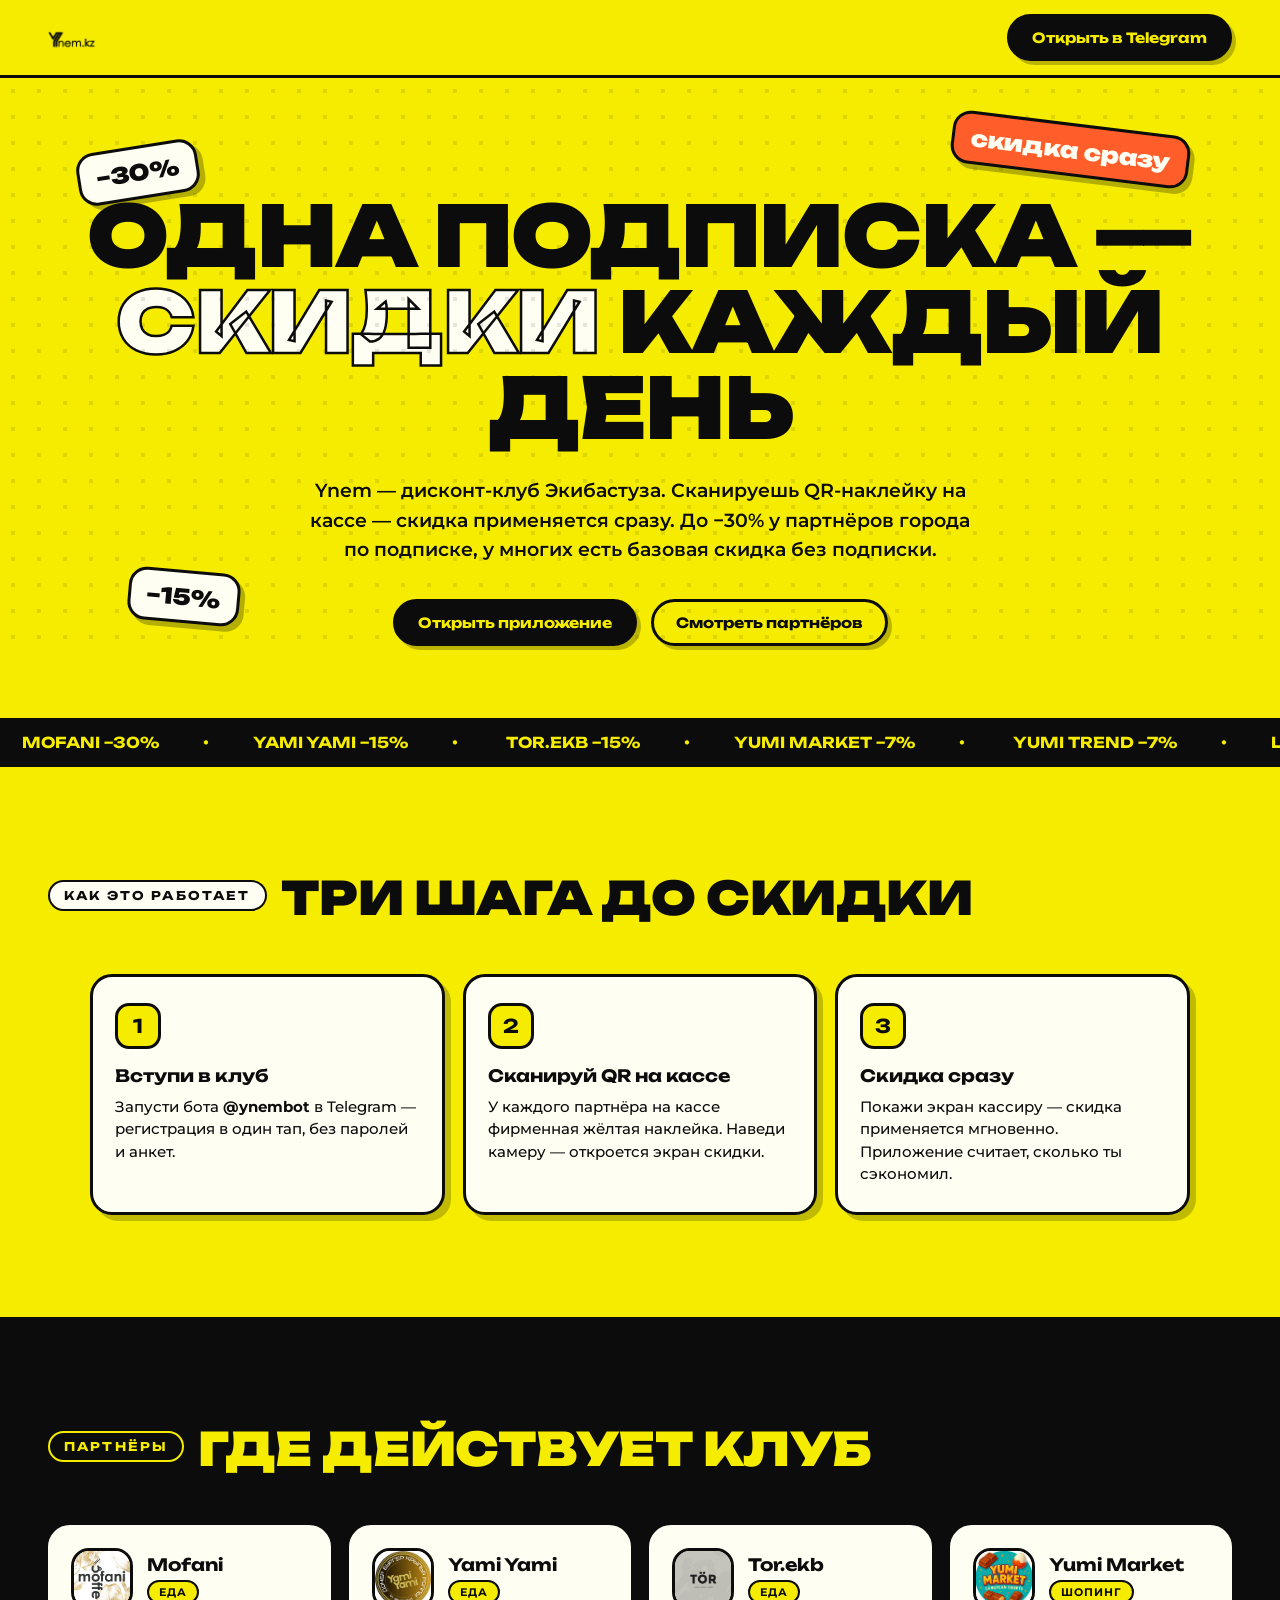
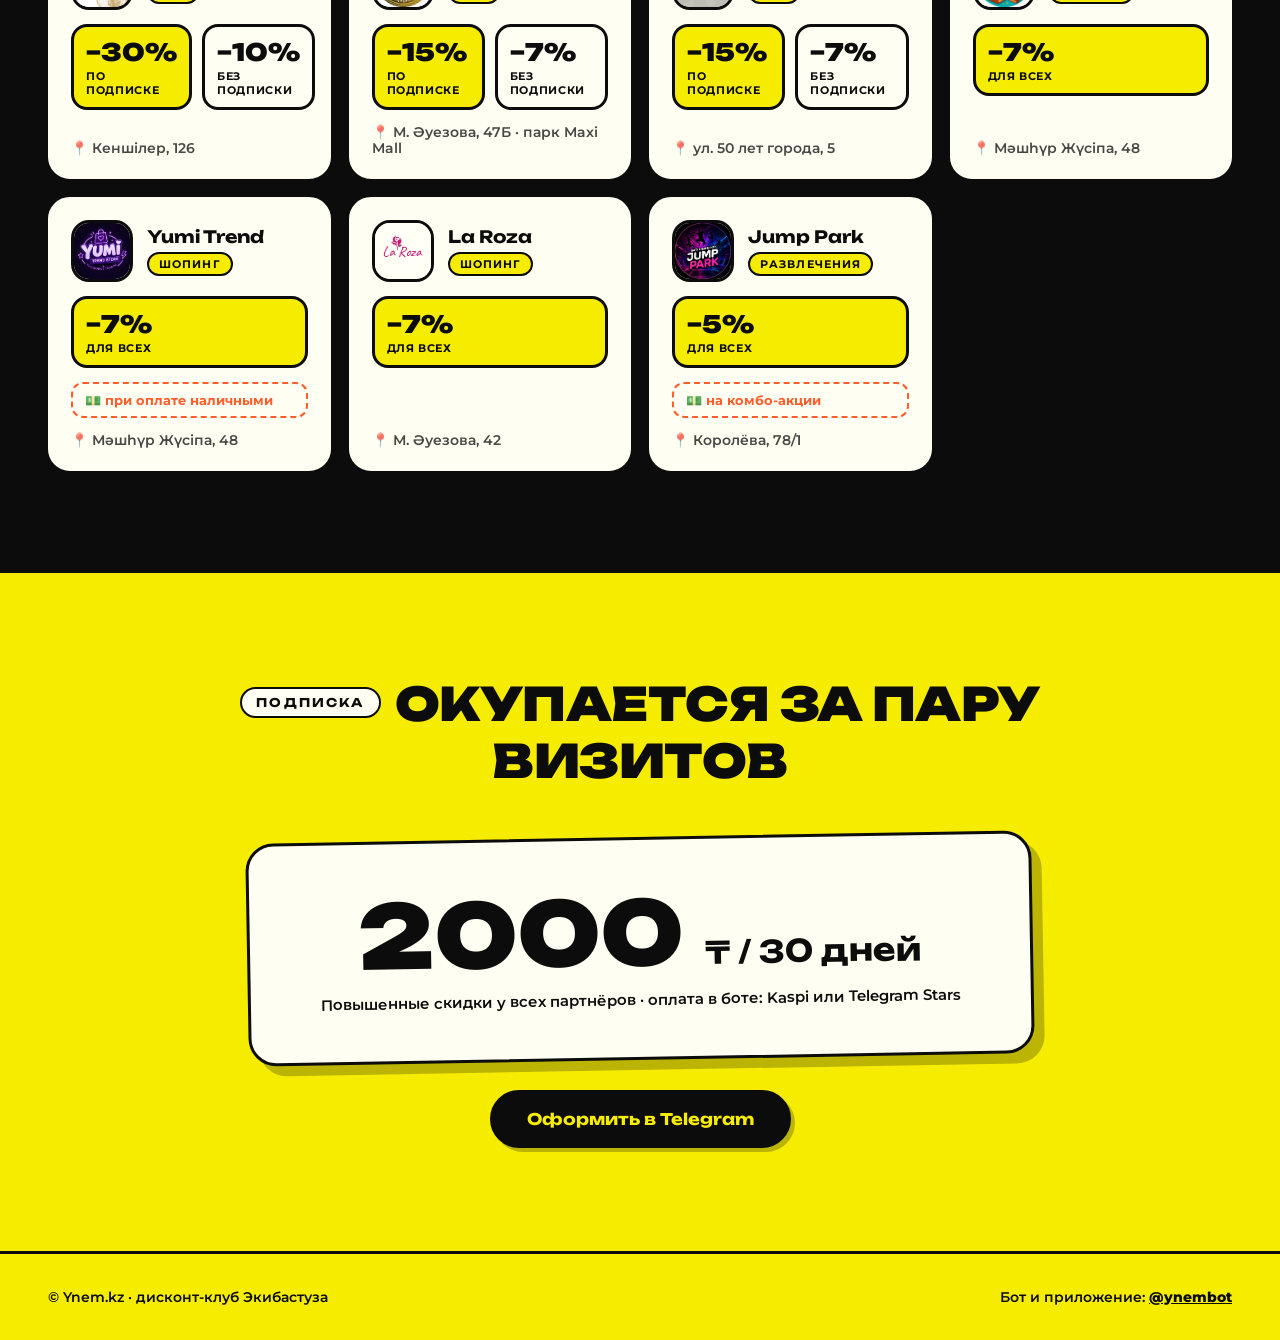
==== site/index.html @ 5aad95b3 "Лендинг ynem.kz: описание клуба, шаги, партнёры с логотипами, подписка" ====
<!doctype html>
<html lang="ru">
<head>
<meta charset="utf-8">
<meta name="viewport" content="width=device-width, initial-scale=1">
<title>Ynem.kz — дисконт-клуб Экибастуза</title>
<meta name="description" content="Одна подписка — скидки каждый день. Дисконт-клуб Экибастуза: до −30% у партнёров города. Сканируй QR на кассе — скидка сразу.">
<meta property="og:title" content="Ynem.kz — дисконт-клуб Экибастуза">
<meta property="og:description" content="Одна подписка — скидки каждый день. До −30% у партнёров города.">
<link rel="icon" type="image/png" href="assets/favicon.png">
<link rel="preconnect" href="https://fonts.googleapis.com">
<link rel="preconnect" href="https://fonts.gstatic.com" crossorigin>
<link href="https://fonts.googleapis.com/css2?family=Unbounded:wght@500;700;900&family=Montserrat:wght@500;600;700;800&display=swap" rel="stylesheet">
<style>
  :root {
    --yellow: #f5ec00;
    --ink: #0c0c0c;
    --paper: #fffef2;
    --accent: #ff5e2b;
    --radius: 22px;
  }
  * { margin: 0; padding: 0; box-sizing: border-box; }
  html { scroll-behavior: smooth; }
  body {
    font-family: "Montserrat", sans-serif;
    background: var(--yellow);
    color: var(--ink);
    overflow-x: hidden;
  }
  .display { font-family: "Unbounded", sans-serif; }

  /* Точки как модули QR — фон-паттерн */
  .qr-dots {
    background-image: radial-gradient(var(--ink) 2.2px, transparent 2.2px);
    background-size: 26px 26px;
    opacity: 0.10;
    position: absolute;
    inset: 0;
    pointer-events: none;
  }

  /* --- Шапка --- */
  header {
    position: sticky; top: 0; z-index: 50;
    display: flex; align-items: center; justify-content: space-between;
    padding: 14px clamp(16px, 4vw, 48px);
    background: color-mix(in srgb, var(--yellow) 88%, transparent);
    backdrop-filter: blur(10px);
    border-bottom: 3px solid var(--ink);
  }
  header img { height: 34px; display: block; }
  .btn {
    display: inline-block;
    font-family: "Unbounded", sans-serif;
    font-weight: 700; font-size: 14px;
    color: var(--yellow); background: var(--ink);
    border: 3px solid var(--ink);
    padding: 12px 22px; border-radius: 999px;
    text-decoration: none;
    transition: transform .15s ease, box-shadow .15s ease;
    box-shadow: 4px 4px 0 rgba(12,12,12,.25);
  }
  .btn:hover { transform: translate(-2px,-2px); box-shadow: 7px 7px 0 rgba(12,12,12,.3); }
  .btn.ghost { background: transparent; color: var(--ink); }

  /* --- Hero --- */
  .hero {
    position: relative;
    padding: clamp(56px, 9vw, 120px) clamp(16px, 4vw, 48px) 0;
    text-align: center;
  }
  .hero h1 {
    font-family: "Unbounded", sans-serif;
    font-weight: 900;
    font-size: clamp(34px, 7vw, 84px);
    line-height: 1.02;
    letter-spacing: -0.02em;
    text-transform: uppercase;
    max-width: 15ch; margin: 0 auto;
  }
  .hero h1 .flip { color: var(--paper); -webkit-text-stroke: 2.5px var(--ink); }
  .hero p.sub {
    margin: 26px auto 0; max-width: 52ch;
    font-size: clamp(15px, 2vw, 19px); font-weight: 600; line-height: 1.55;
  }
  .hero .cta { margin: 34px 0 20px; display: flex; gap: 14px; justify-content: center; flex-wrap: wrap; }

  /* Наклейки-бейджи в hero */
  .sticker {
    position: absolute;
    font-family: "Unbounded", sans-serif; font-weight: 900;
    background: var(--paper); border: 3px solid var(--ink); border-radius: 18px;
    padding: 10px 16px; font-size: clamp(14px, 2vw, 22px);
    box-shadow: 5px 5px 0 rgba(12,12,12,.28);
    animation: float 5s ease-in-out infinite;
    user-select: none;
  }
  .sticker.s1 { top: 12%; left: 6%; transform: rotate(-9deg); }
  .sticker.s2 { top: 8%; right: 7%; transform: rotate(7deg); background: var(--accent); color: var(--paper); animation-delay: -1.6s; }
  .sticker.s3 { bottom: 4%; left: 10%; transform: rotate(5deg); animation-delay: -3s; }
  @keyframes float {
    0%,100% { translate: 0 0; } 50% { translate: 0 -12px; }
  }
  @media (max-width: 720px) { .sticker.s1, .sticker.s3 { display: none; } .sticker.s2 { top: 2%; } }

  /* Бегущая строка */
  .marquee {
    margin-top: clamp(40px, 6vw, 72px);
    border-top: 3px solid var(--ink); border-bottom: 3px solid var(--ink);
    background: var(--ink); color: var(--yellow);
    overflow: hidden; white-space: nowrap;
  }
  .marquee-track {
    display: inline-block; padding: 12px 0;
    font-family: "Unbounded", sans-serif; font-weight: 700; font-size: 15px;
    animation: scroll 28s linear infinite;
  }
  .marquee-track span { margin: 0 22px; }
  @keyframes scroll { to { transform: translateX(-50%); } }

  section { position: relative; padding: clamp(56px, 8vw, 110px) clamp(16px, 4vw, 48px); }
  h2 {
    font-family: "Unbounded", sans-serif; font-weight: 900;
    font-size: clamp(26px, 4.4vw, 46px); text-transform: uppercase;
    letter-spacing: -0.01em; margin-bottom: clamp(28px, 4vw, 48px);
  }
  h2 .tag {
    display: inline-block; vertical-align: middle;
    font-size: 12px; letter-spacing: .18em; font-weight: 700;
    border: 2.5px solid var(--ink); border-radius: 999px; padding: 6px 14px;
    margin-right: 14px; translate: 0 -6px; background: var(--paper);
  }

  /* --- Шаги --- */
  .steps { display: grid; grid-template-columns: repeat(auto-fit, minmax(240px, 1fr)); gap: 18px; max-width: 1100px; margin: 0 auto; }
  .step {
    background: var(--paper); border: 3px solid var(--ink); border-radius: var(--radius);
    padding: 26px 22px; box-shadow: 6px 6px 0 rgba(12,12,12,.22);
    transition: transform .18s ease;
  }
  .step:hover { transform: translateY(-6px) rotate(-.6deg); }
  .step b.num {
    display: grid; place-items: center;
    width: 46px; height: 46px; border-radius: 14px;
    background: var(--yellow); border: 3px solid var(--ink);
    font-family: "Unbounded", sans-serif; font-size: 19px; margin-bottom: 16px;
  }
  .step h3 { font-family: "Unbounded", sans-serif; font-size: 17px; margin-bottom: 10px; }
  .step p { font-size: 14.5px; font-weight: 500; line-height: 1.55; }

  /* --- Партнёры --- */
  .partners-bg { background: var(--ink); color: var(--yellow); }
  .partners-bg h2 .tag { background: var(--ink); color: var(--yellow); border-color: var(--yellow); }
  .partners { display: grid; grid-template-columns: repeat(auto-fill, minmax(280px, 1fr)); gap: 18px; max-width: 1200px; margin: 0 auto; }
  .card {
    background: var(--paper); color: var(--ink);
    border-radius: var(--radius); border: 3px solid var(--paper);
    padding: 20px; display: flex; flex-direction: column; gap: 14px;
    transition: transform .18s ease, box-shadow .18s ease;
  }
  .card:hover { transform: translateY(-6px); box-shadow: 0 14px 0 rgba(245,236,0,.35); }
  .card .head { display: flex; align-items: center; gap: 14px; }
  .card img.logo {
    width: 62px; height: 62px; border-radius: 18px; object-fit: cover;
    border: 3px solid var(--ink); background: #fff;
  }
  .card .name { font-family: "Unbounded", sans-serif; font-weight: 700; font-size: 17px; }
  .card .cat {
    display: inline-block; margin-top: 5px;
    font-size: 11px; font-weight: 700; letter-spacing: .1em; text-transform: uppercase;
    background: var(--yellow); border: 2px solid var(--ink); border-radius: 999px; padding: 3px 10px;
  }
  .card .pcts { display: flex; gap: 10px; align-items: stretch; }
  .pct {
    flex: 1; border: 3px solid var(--ink); border-radius: 16px; padding: 10px 12px;
    display: flex; flex-direction: column; gap: 2px;
  }
  .pct .v { font-family: "Unbounded", sans-serif; font-weight: 900; font-size: 24px; }
  .pct .l { font-size: 11px; font-weight: 700; text-transform: uppercase; letter-spacing: .06em; }
  .pct.hot { background: var(--yellow); }
  .note {
    font-size: 13px; font-weight: 700; color: var(--accent);
    border: 2px dashed var(--accent); border-radius: 12px; padding: 8px 12px;
  }
  .addr { font-size: 13.5px; font-weight: 600; opacity: .75; margin-top: auto; }

  /* --- Подписка --- */
  .sub-wrap { max-width: 900px; margin: 0 auto; text-align: center; }
  .price-card {
    display: inline-block; background: var(--paper);
    border: 3px solid var(--ink); border-radius: 28px;
    padding: clamp(28px, 5vw, 48px) clamp(30px, 6vw, 70px);
    box-shadow: 10px 10px 0 rgba(12,12,12,.25);
    transform: rotate(-1deg);
  }
  .price {
    font-family: "Unbounded", sans-serif; font-weight: 900;
    font-size: clamp(44px, 8vw, 88px); line-height: 1;
  }
  .price small { font-size: .35em; font-weight: 700; }
  .price-card p { margin-top: 14px; font-weight: 600; font-size: 15px; }
  .sub-wrap .btn { margin-top: 30px; font-size: 16px; padding: 16px 34px; }

  footer {
    border-top: 3px solid var(--ink);
    padding: 34px clamp(16px, 4vw, 48px);
    display: flex; align-items: center; justify-content: space-between; gap: 16px; flex-wrap: wrap;
    font-weight: 600; font-size: 14px;
  }
  footer a { color: var(--ink); font-weight: 800; }

  /* Появление секций */
  .reveal { opacity: 0; translate: 0 26px; transition: opacity .7s ease, translate .7s ease; }
  .reveal.on { opacity: 1; translate: 0 0; }
  @media (prefers-reduced-motion: reduce) {
    .sticker, .marquee-track { animation: none; }
    .reveal { opacity: 1; translate: 0 0; transition: none; }
  }
</style>
</head>
<body>

<header>
  <img src="assets/logo.png" alt="Ynem.kz">
  <a class="btn" href="https://t.me/ynembot">Открыть в Telegram</a>
</header>

<div class="hero">
  <div class="qr-dots"></div>
  <div class="sticker s1">−30%</div>
  <div class="sticker s2">скидка сразу</div>
  <div class="sticker s3">−15%</div>
  <h1>Одна подписка — <span class="flip">скидки</span> каждый день</h1>
  <p class="sub">Ynem — дисконт-клуб Экибастуза. Сканируешь QR-наклейку на кассе —
     скидка применяется сразу. До −30% у партнёров города по подписке,
     у многих есть базовая скидка без подписки.</p>
  <div class="cta">
    <a class="btn" href="https://t.me/ynembot/app">Открыть приложение</a>
    <a class="btn ghost" href="#partners">Смотреть партнёров</a>
  </div>
</div>

<div class="marquee" aria-hidden="true">
  <div class="marquee-track">
    <span>MOFANI −30%</span><span>•</span><span>YAMI YAMI −15%</span><span>•</span>
    <span>TOR.EKB −15%</span><span>•</span><span>YUMI MARKET −7%</span><span>•</span>
    <span>YUMI TREND −7%</span><span>•</span><span>LA ROZA −7%</span><span>•</span>
    <span>JUMP PARK −5%</span><span>•</span>
    <span>MOFANI −30%</span><span>•</span><span>YAMI YAMI −15%</span><span>•</span>
    <span>TOR.EKB −15%</span><span>•</span><span>YUMI MARKET −7%</span><span>•</span>
    <span>YUMI TREND −7%</span><span>•</span><span>LA ROZA −7%</span><span>•</span>
    <span>JUMP PARK −5%</span><span>•</span>
  </div>
</div>

<section class="reveal">
  <h2><span class="tag">Как это работает</span>Три шага до скидки</h2>
  <div class="steps">
    <div class="step">
      <b class="num">1</b>
      <h3>Вступи в клуб</h3>
      <p>Запусти бота <b>@ynembot</b> в Telegram — регистрация в один тап,
         без паролей и анкет.</p>
    </div>
    <div class="step">
      <b class="num">2</b>
      <h3>Сканируй QR на кассе</h3>
      <p>У каждого партнёра на кассе фирменная жёлтая наклейка.
         Наведи камеру — откроется экран скидки.</p>
    </div>
    <div class="step">
      <b class="num">3</b>
      <h3>Скидка сразу</h3>
      <p>Покажи экран кассиру — скидка применяется мгновенно.
         Приложение считает, сколько ты сэкономил.</p>
    </div>
  </div>
</section>

<section class="partners-bg reveal" id="partners">
  <h2><span class="tag">Партнёры</span>Где действует клуб</h2>
  <div class="partners">

    <div class="card">
      <div class="head">
        <img class="logo" src="assets/partners/mofanicoffee.jpg" alt="Mofani">
        <div><div class="name">Mofani</div><span class="cat">Еда</span></div>
      </div>
      <div class="pcts">
        <div class="pct hot"><span class="v">−30%</span><span class="l">по подписке</span></div>
        <div class="pct"><span class="v">−10%</span><span class="l">без подписки</span></div>
      </div>
      <div class="addr">📍 Кеншілер, 126</div>
    </div>

    <div class="card">
      <div class="head">
        <img class="logo" src="assets/partners/yamiyami.jpg" alt="Yami Yami">
        <div><div class="name">Yami Yami</div><span class="cat">Еда</span></div>
      </div>
      <div class="pcts">
        <div class="pct hot"><span class="v">−15%</span><span class="l">по подписке</span></div>
        <div class="pct"><span class="v">−7%</span><span class="l">без подписки</span></div>
      </div>
      <div class="addr">📍 М. Әуезова, 47Б · парк Maxi Mall</div>
    </div>

    <div class="card">
      <div class="head">
        <img class="logo" src="assets/partners/torekb.jpg" alt="Tor.ekb">
        <div><div class="name">Tor.ekb</div><span class="cat">Еда</span></div>
      </div>
      <div class="pcts">
        <div class="pct hot"><span class="v">−15%</span><span class="l">по подписке</span></div>
        <div class="pct"><span class="v">−7%</span><span class="l">без подписки</span></div>
      </div>
      <div class="addr">📍 ул. 50 лет города, 5</div>
    </div>

    <div class="card">
      <div class="head">
        <img class="logo" src="assets/partners/yumimarket.jpg" alt="Yumi Market">
        <div><div class="name">Yumi Market</div><span class="cat">Шопинг</span></div>
      </div>
      <div class="pcts">
        <div class="pct hot"><span class="v">−7%</span><span class="l">для всех</span></div>
      </div>
      <div class="addr">📍 Мәшһүр Жүсіпа, 48</div>
    </div>

    <div class="card">
      <div class="head">
        <img class="logo" src="assets/partners/yumitrend.jpg" alt="Yumi Trend">
        <div><div class="name">Yumi Trend</div><span class="cat">Шопинг</span></div>
      </div>
      <div class="pcts">
        <div class="pct hot"><span class="v">−7%</span><span class="l">для всех</span></div>
      </div>
      <div class="note">💵 при оплате наличными</div>
      <div class="addr">📍 Мәшһүр Жүсіпа, 48</div>
    </div>

    <div class="card">
      <div class="head">
        <img class="logo" src="assets/partners/laroza.jpg" alt="La Roza">
        <div><div class="name">La Roza</div><span class="cat">Шопинг</span></div>
      </div>
      <div class="pcts">
        <div class="pct hot"><span class="v">−7%</span><span class="l">для всех</span></div>
      </div>
      <div class="addr">📍 М. Әуезова, 42</div>
    </div>

    <div class="card">
      <div class="head">
        <img class="logo" src="assets/partners/jumppark.jpg" alt="Jump Park">
        <div><div class="name">Jump Park</div><span class="cat">Развлечения</span></div>
      </div>
      <div class="pcts">
        <div class="pct hot"><span class="v">−5%</span><span class="l">для всех</span></div>
      </div>
      <div class="note">💵 на комбо-акции</div>
      <div class="addr">📍 Королёва, 78/1</div>
    </div>

  </div>
</section>

<section class="reveal">
  <div class="sub-wrap">
    <h2><span class="tag">Подписка</span>Окупается за пару визитов</h2>
    <div class="price-card">
      <div class="price">2000&nbsp;<small>₸ / 30 дней</small></div>
      <p>Повышенные скидки у всех партнёров · оплата в боте: Kaspi или Telegram Stars</p>
    </div>
    <div><a class="btn" href="https://t.me/ynembot">Оформить в Telegram</a></div>
  </div>
</section>

<footer>
  <span>© Ynem.kz · дисконт-клуб Экибастуза</span>
  <span>Бот и приложение: <a href="https://t.me/ynembot">@ynembot</a></span>
</footer>

<script>
  const io = new IntersectionObserver(
    (es) => es.forEach((e) => e.isIntersecting && e.target.classList.add('on')),
    { threshold: 0.12 }
  );
  document.querySelectorAll('.reveal').forEach((el) => io.observe(el));
</script>

</body>
</html>
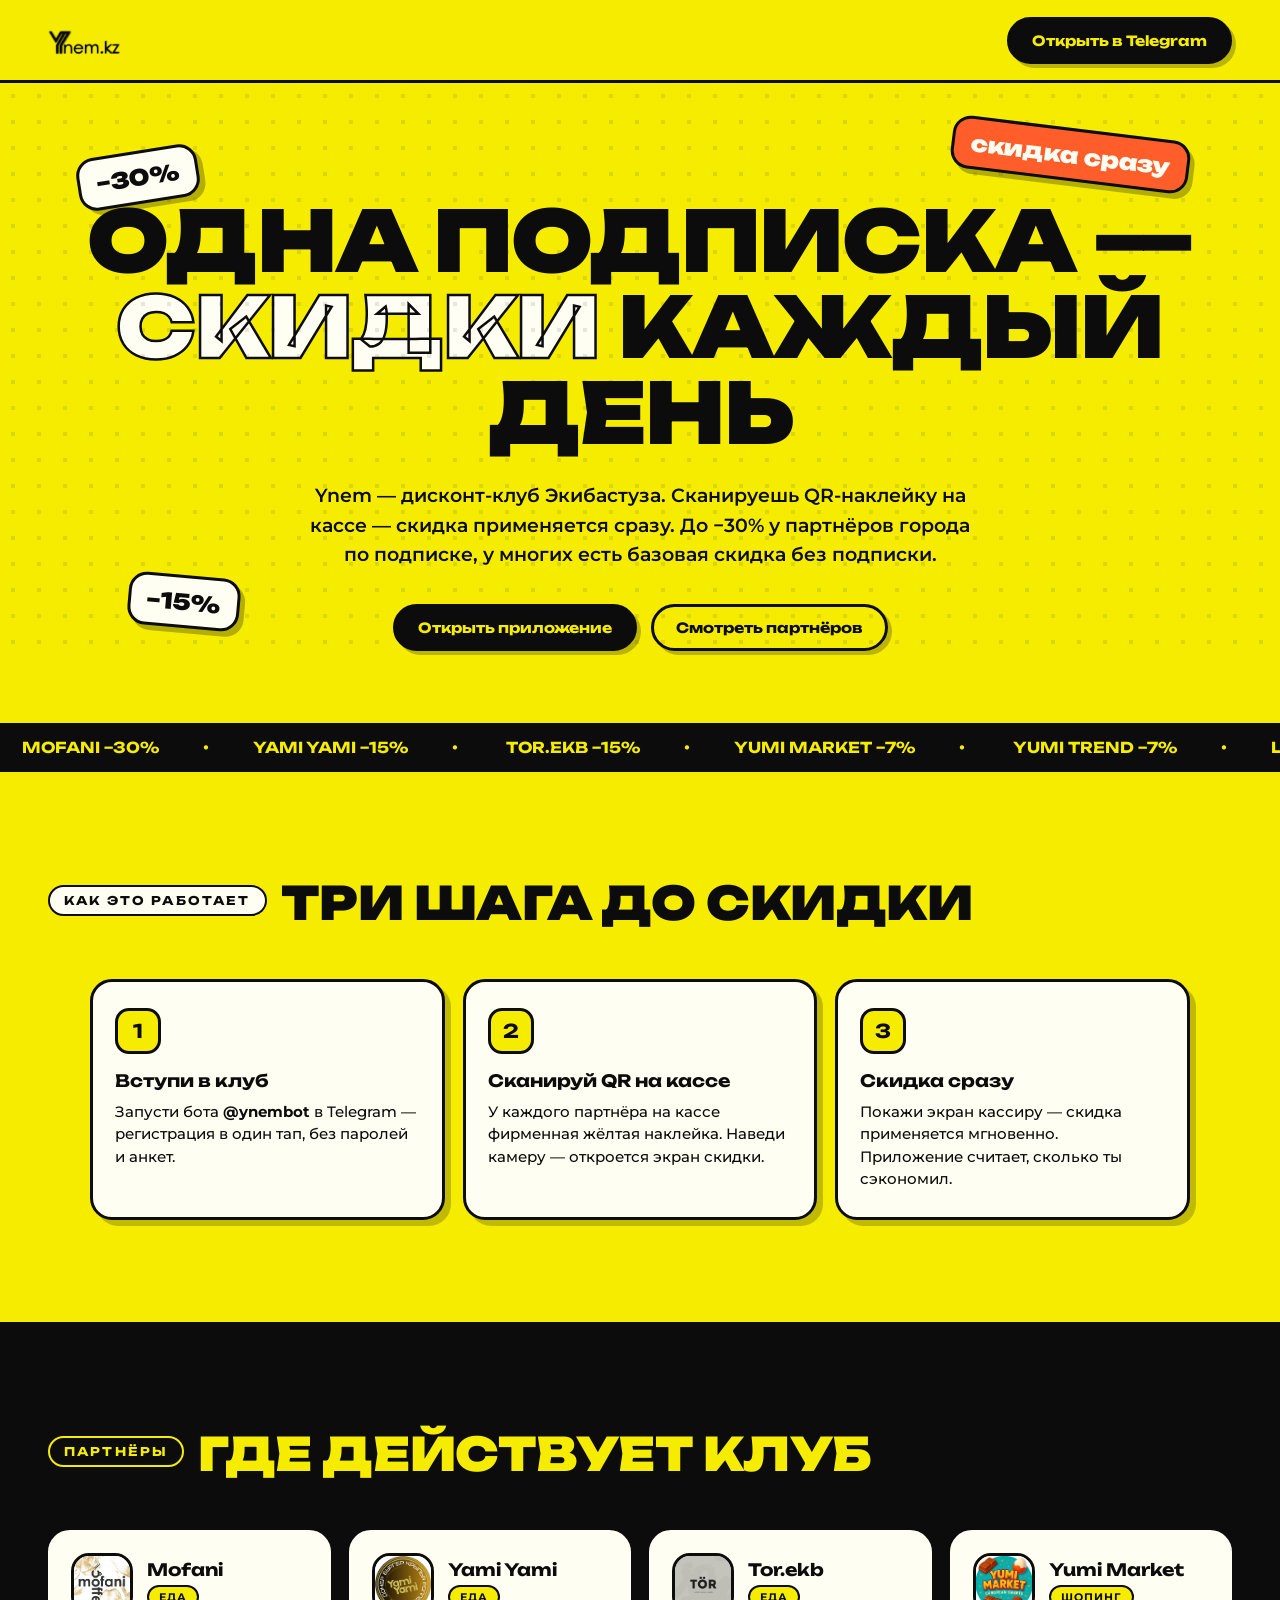
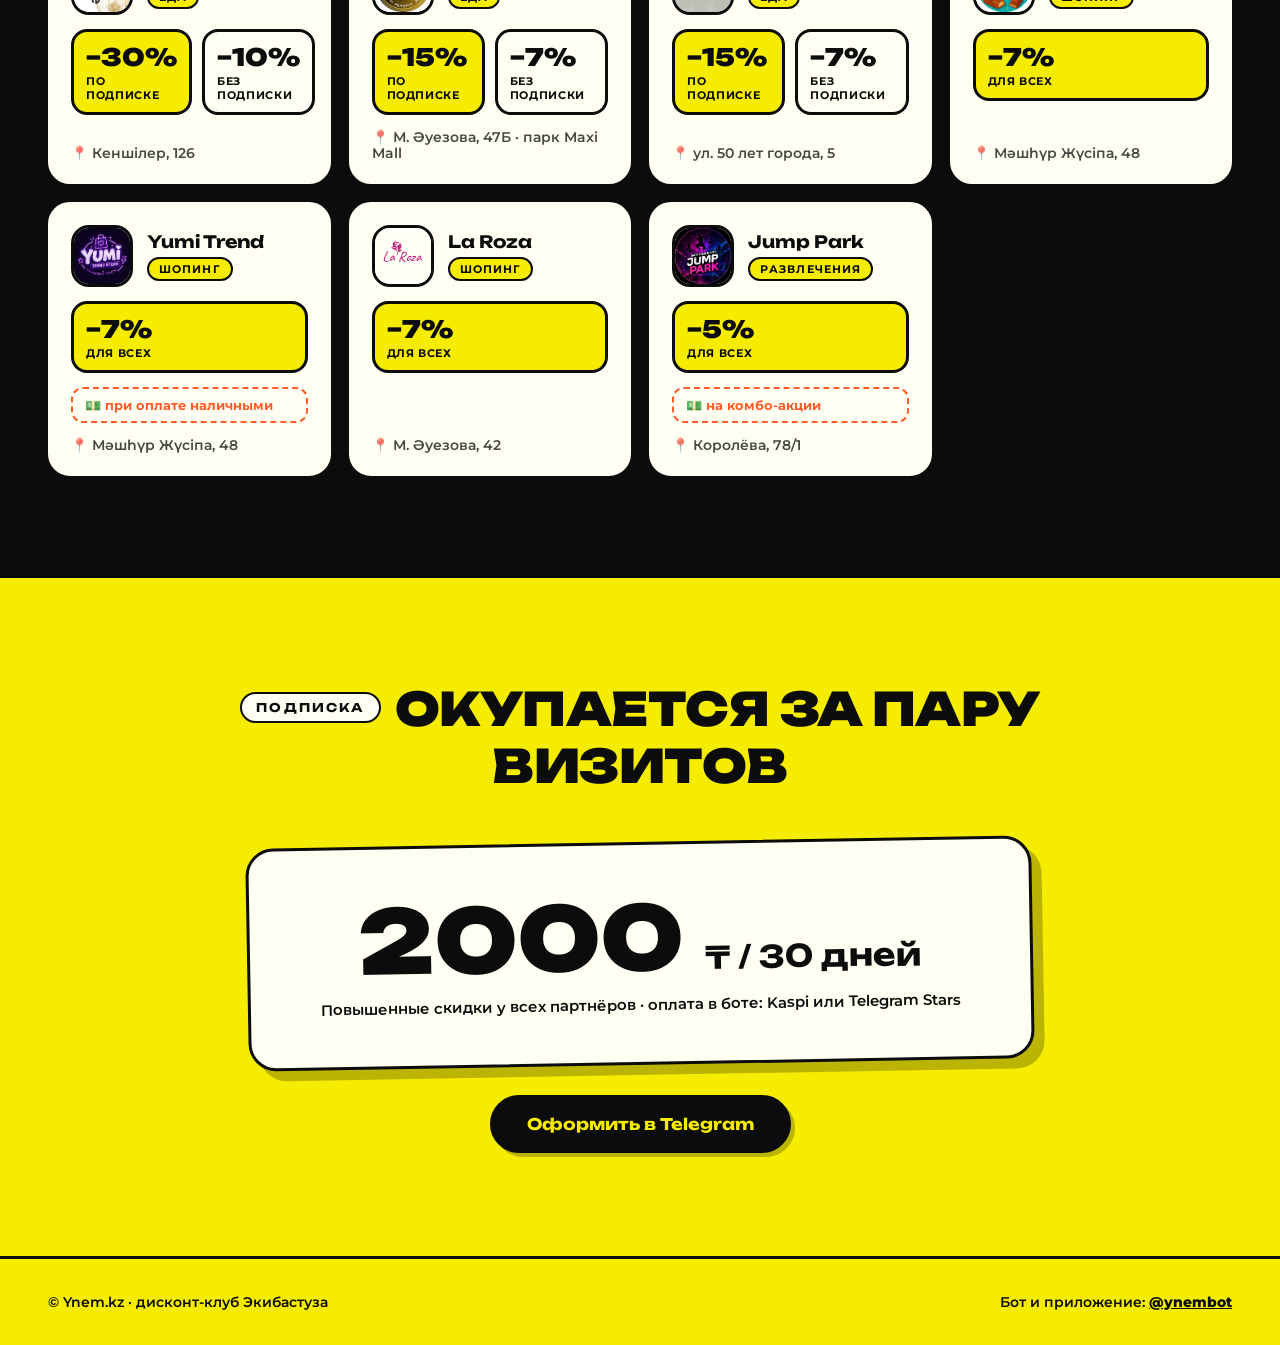
==== commit 8043e98a: "Сайт: крупнее логотип в шапке" ====
--- a/site/index.html
+++ b/site/index.html
@@ -48,7 +48,7 @@
     backdrop-filter: blur(10px);
     border-bottom: 3px solid var(--ink);
   }
-  header img { height: 34px; display: block; }
+  header img { height: 52px; display: block; }
   .btn {
     display: inline-block;
     font-family: "Unbounded", sans-serif;
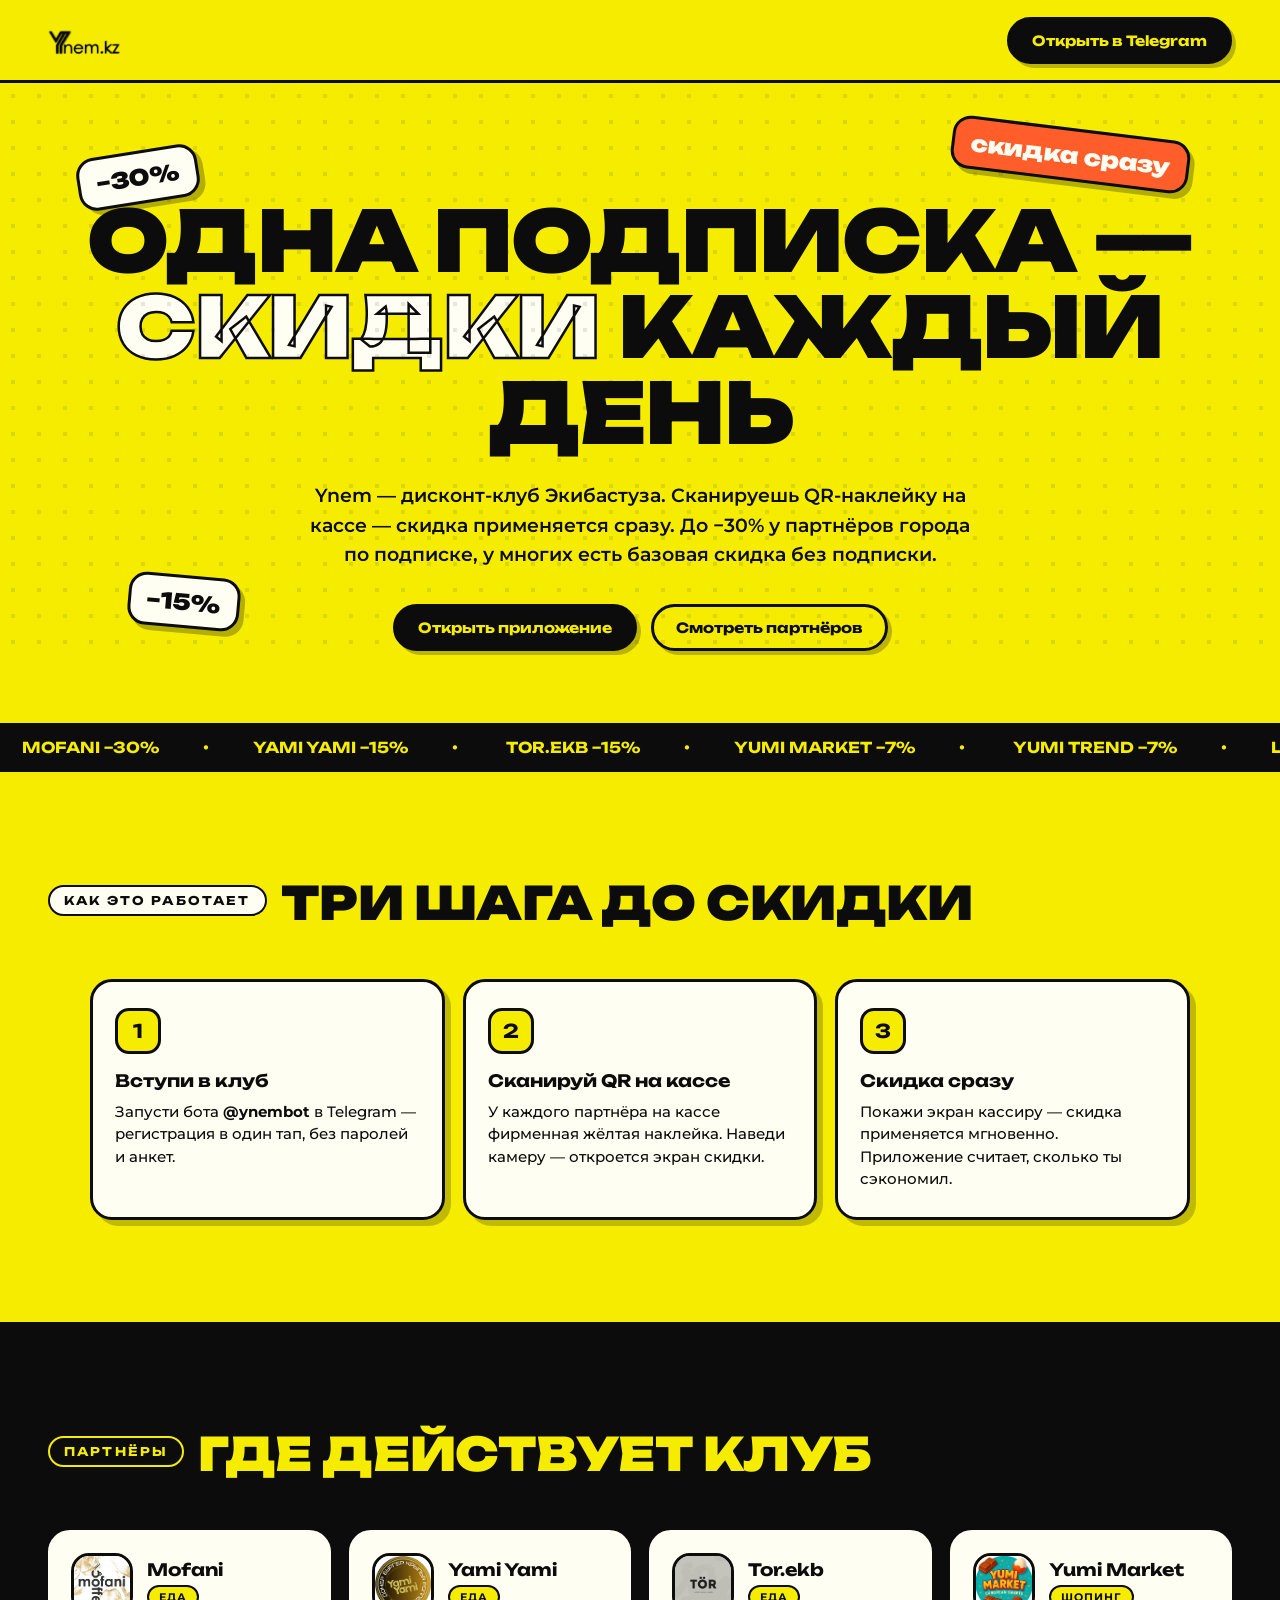
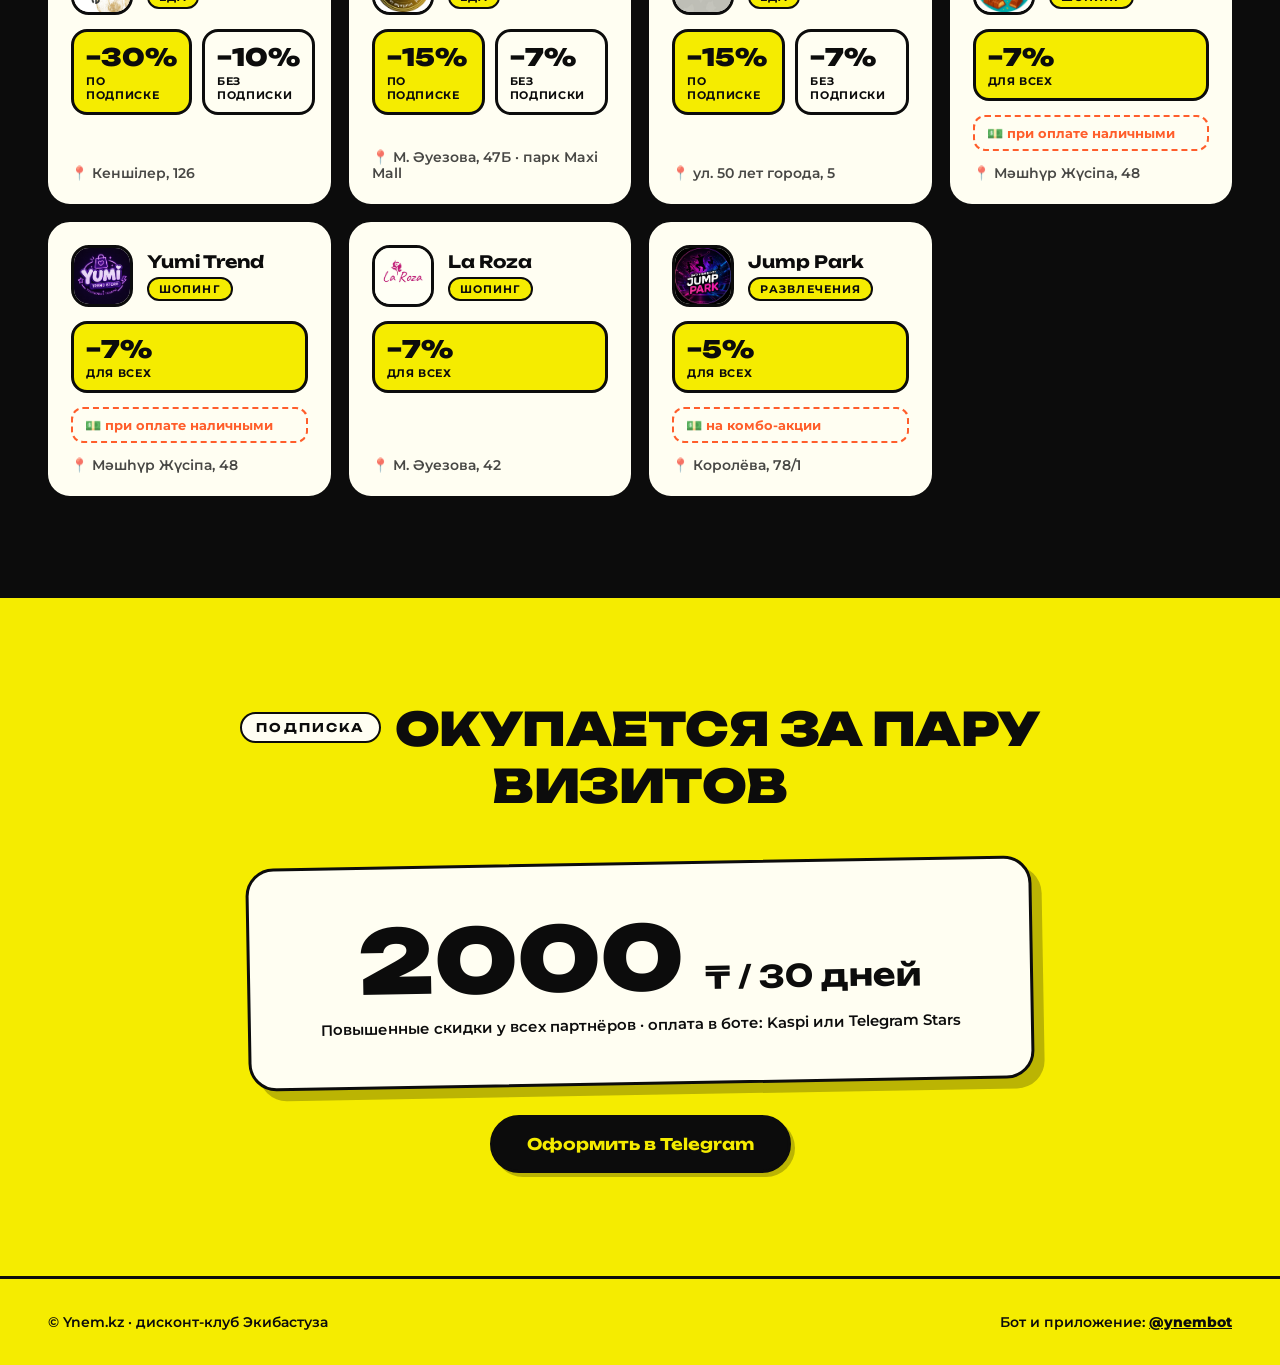
==== commit 6531a997: "Сайт: условие «наличными» и у Yumi Market" ====
--- a/site/index.html
+++ b/site/index.html
@@ -7,6 +7,13 @@
 <meta name="description" content="Одна подписка — скидки каждый день. Дисконт-клуб Экибастуза: до −30% у партнёров города. Сканируй QR на кассе — скидка сразу.">
 <meta property="og:title" content="Ynem.kz — дисконт-клуб Экибастуза">
 <meta property="og:description" content="Одна подписка — скидки каждый день. До −30% у партнёров города.">
+<meta property="og:type" content="website">
+<meta property="og:url" content="https://www.ynem.kz">
+<meta property="og:image" content="https://www.ynem.kz/assets/og.png">
+<meta property="og:image:width" content="1200">
+<meta property="og:image:height" content="630">
+<meta name="twitter:card" content="summary_large_image">
+<meta name="twitter:image" content="https://www.ynem.kz/assets/og.png">
 <link rel="icon" type="image/png" href="assets/favicon.png">
 <link rel="preconnect" href="https://fonts.googleapis.com">
 <link rel="preconnect" href="https://fonts.gstatic.com" crossorigin>
@@ -325,6 +332,7 @@
       <div class="pcts">
         <div class="pct hot"><span class="v">−7%</span><span class="l">для всех</span></div>
       </div>
+      <div class="note">💵 при оплате наличными</div>
       <div class="addr">📍 Мәшһүр Жүсіпа, 48</div>
     </div>
 
@@ -382,6 +390,8 @@
   <span>Бот и приложение: <a href="https://t.me/ynembot">@ynembot</a></span>
 </footer>
 
+<!-- Vercel Web Analytics (включается в настройках проекта) -->
+<script defer src="/_vercel/insights/script.js"></script>
 <script>
   const io = new IntersectionObserver(
     (es) => es.forEach((e) => e.isIntersecting && e.target.classList.add('on')),
